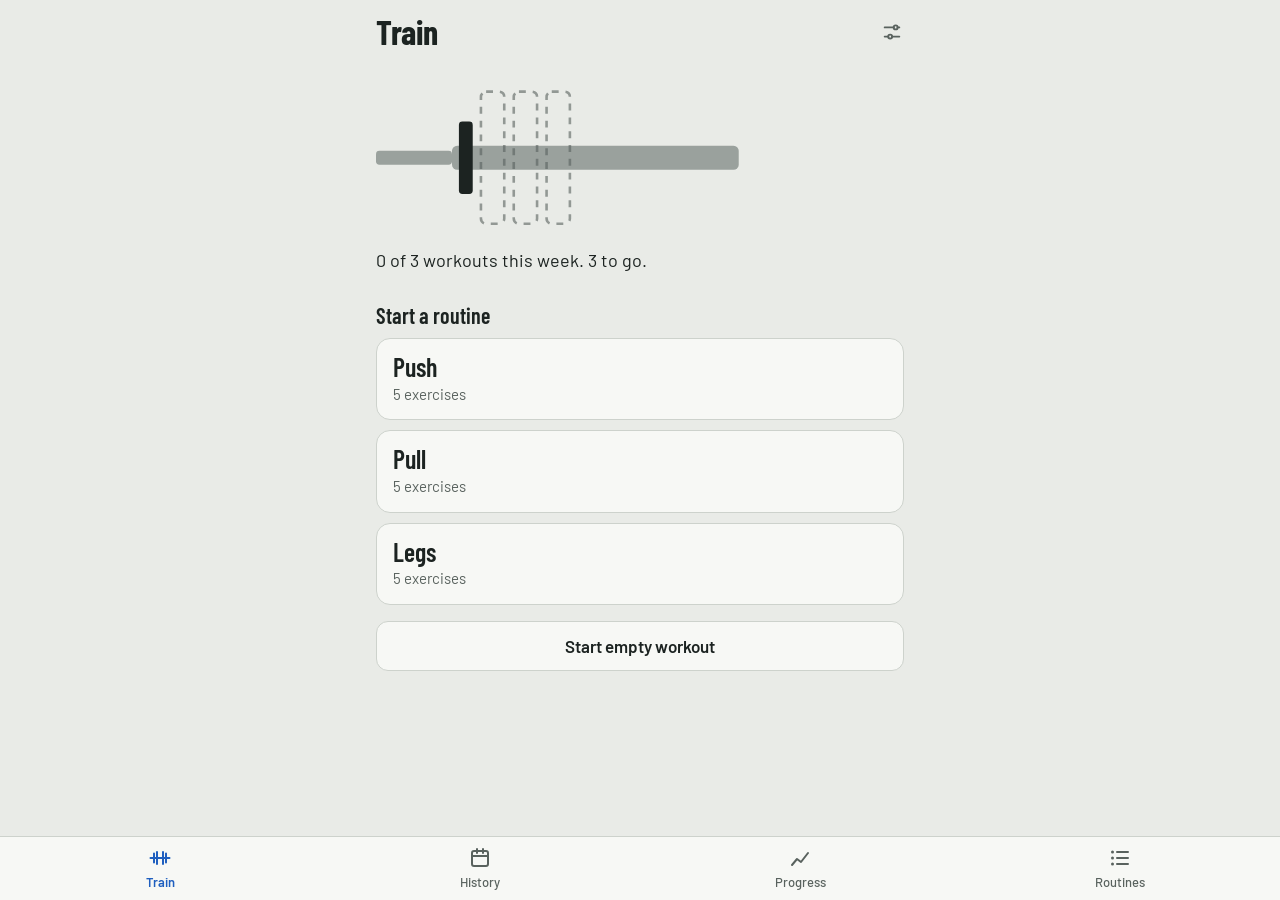
==== index.html @ e0e31049 "Initial Micro Fitness web app Installable offline PWA: workout logging with pre-filled sets, routine" ====
<!doctype html>
<html lang="en">
<head>
  <meta charset="utf-8">
  <meta name="viewport" content="width=device-width, initial-scale=1, viewport-fit=cover">
  <meta name="description" content="Log workouts, follow routines and track your progress.">
  <meta name="theme-color" content="#E9EBE7" media="(prefers-color-scheme: light)">
  <meta name="theme-color" content="#141918" media="(prefers-color-scheme: dark)">
  <meta name="apple-mobile-web-app-capable" content="yes">
  <meta name="mobile-web-app-capable" content="yes">
  <meta name="apple-mobile-web-app-status-bar-style" content="default">
  <meta name="apple-mobile-web-app-title" content="Micro Fitness">
  <title>Micro Fitness</title>
  <link rel="manifest" href="manifest.webmanifest">
  <link rel="icon" href="icons/icon.svg" type="image/svg+xml">
  <link rel="apple-touch-icon" href="icons/apple-touch-icon.png">
  <link rel="preconnect" href="https://fonts.googleapis.com">
  <link rel="preconnect" href="https://fonts.gstatic.com" crossorigin>
  <link rel="stylesheet" href="https://fonts.googleapis.com/css2?family=Barlow+Condensed:wght@500;600;700&family=Barlow:wght@400;500;600&display=swap">
  <link rel="stylesheet" href="css/app.css">
</head>
<body>
  <header class="topbar">
    <h1 id="title">Train</h1>
    <button class="icon-btn" data-action="settings" aria-label="Settings">
      <svg viewBox="0 0 24 24" aria-hidden="true"><path d="M4 7h10M18 7h2M4 17h4M12 17h8" fill="none" stroke="currentColor" stroke-width="2" stroke-linecap="round"/><circle cx="16" cy="7" r="2.2" fill="none" stroke="currentColor" stroke-width="2"/><circle cx="10" cy="17" r="2.2" fill="none" stroke="currentColor" stroke-width="2"/></svg>
    </button>
  </header>

  <main id="view"></main>

  <div id="timer-root"></div>

  <nav class="tabs" aria-label="Sections">
    <a href="#train" data-route="train">
      <svg viewBox="0 0 24 24" aria-hidden="true"><path d="M2.5 12h19M6 7.5v9M9 6v12M15 6v12M18 7.5v9" fill="none" stroke="currentColor" stroke-width="2" stroke-linecap="round"/></svg>
      <span>Train</span>
    </a>
    <a href="#history" data-route="history">
      <svg viewBox="0 0 24 24" aria-hidden="true"><rect x="4" y="5" width="16" height="15" rx="2" fill="none" stroke="currentColor" stroke-width="2"/><path d="M4 10h16M9 3v4M15 3v4" fill="none" stroke="currentColor" stroke-width="2" stroke-linecap="round"/></svg>
      <span>History</span>
    </a>
    <a href="#progress" data-route="progress">
      <svg viewBox="0 0 24 24" aria-hidden="true"><path d="M4 19l5-6 4 3 7-9" fill="none" stroke="currentColor" stroke-width="2" stroke-linecap="round" stroke-linejoin="round"/></svg>
      <span>Progress</span>
    </a>
    <a href="#routines" data-route="routines">
      <svg viewBox="0 0 24 24" aria-hidden="true"><path d="M9 6h11M9 12h11M9 18h11" fill="none" stroke="currentColor" stroke-width="2" stroke-linecap="round"/><circle cx="4.5" cy="6" r="1.5"/><circle cx="4.5" cy="12" r="1.5"/><circle cx="4.5" cy="18" r="1.5"/></svg>
      <span>Routines</span>
    </a>
  </nav>

  <div id="sheet-root"></div>
  <div id="toast" class="toast" role="status" aria-live="polite"></div>

  <noscript><p class="empty">Micro Fitness needs JavaScript turned on.</p></noscript>
  <script type="module" src="js/app.js"></script>
</body>
</html>
---- css/app.css ----
/* Micro Fitness
   Palette: chalk-grey base, competition plate colours as accents.
   Type: Barlow Condensed for numbers and headings, Barlow for text. */

:root {
  --bg: #E9EBE7;
  --surface: #F7F8F5;
  --field: #FFFFFF;
  --ink: #1C2321;
  --muted: #59625E;
  --line: #CDD2CC;
  --primary: #1F5FBF;
  --primary-ink: #FFFFFF;
  --done: #DCE7F7;
  --danger: #B92B24;

  --plate-red: #D3312B;
  --plate-blue: #1F5FBF;
  --plate-yellow: #E3B11A;
  --plate-green: #2E8B57;
  --plate-white: #F4F5F2;
  --plate-grey: #8A918D;
  --steel: #9AA19D;

  --font-body: 'Barlow', system-ui, -apple-system, 'Segoe UI', Roboto, sans-serif;
  --font-num: 'Barlow Condensed', 'Arial Narrow', system-ui, sans-serif;

  --tabs-h: 64px;
  --timer-h: 68px;
  --safe-b: env(safe-area-inset-bottom, 0px);
  --safe-t: env(safe-area-inset-top, 0px);
  color-scheme: light;
}

@media (prefers-color-scheme: dark) {
  :root {
    --bg: #141918;
    --surface: #1D2422;
    --field: #242C2A;
    --ink: #E6EBE8;
    --muted: #9AA4A0;
    --line: #333D3A;
    --primary: #5B95EC;
    --primary-ink: #0B1626;
    --done: #1C2B40;
    --danger: #F07167;
    --plate-white: #DADFDC;
    --steel: #6C7571;
    color-scheme: dark;
  }
}

*, *::before, *::after { box-sizing: border-box; }

html { -webkit-text-size-adjust: 100%; }

body {
  margin: 0;
  background: var(--bg);
  color: var(--ink);
  font: 400 17px/1.45 var(--font-body);
  -webkit-font-smoothing: antialiased;
  -webkit-tap-highlight-color: transparent;
  min-height: 100dvh;
}
body.sheet-open { overflow: hidden; }

h1, h2, h3 { margin: 0; font-weight: 600; }
p { margin: 0; }
ul, ol { list-style: none; margin: 0; padding: 0; }
a { color: var(--primary); }
button, input, select { font: inherit; color: inherit; }
button { cursor: pointer; }
svg { display: block; }

:focus-visible { outline: 3px solid var(--primary); outline-offset: 2px; border-radius: 6px; }

/* ---------- Frame ---------- */

.topbar {
  position: sticky;
  top: 0;
  z-index: 5;
  display: flex;
  align-items: center;
  justify-content: space-between;
  max-width: 560px;
  margin: 0 auto;
  padding: calc(var(--safe-t) + 10px) 16px 8px;
  background: var(--bg);
}
.topbar h1 {
  font: 700 34px/1 var(--font-num);
  letter-spacing: -0.01em;
}

main {
  max-width: 560px;
  margin: 0 auto;
  padding: 8px 16px calc(var(--tabs-h) + var(--safe-b) + 32px);
}
body.has-timer main { padding-bottom: calc(var(--tabs-h) + var(--timer-h) + var(--safe-b) + 40px); }

.tabs {
  position: fixed;
  left: 0; right: 0; bottom: 0;
  z-index: 10;
  display: grid;
  grid-template-columns: repeat(4, 1fr);
  height: calc(var(--tabs-h) + var(--safe-b));
  padding-bottom: var(--safe-b);
  background: var(--surface);
  border-top: 1px solid var(--line);
}
.tabs a {
  position: relative;
  display: flex;
  flex-direction: column;
  align-items: center;
  justify-content: center;
  gap: 3px;
  color: var(--muted);
  text-decoration: none;
  font-size: 13px;
  font-weight: 500;
}
.tabs svg { width: 24px; height: 24px; fill: currentColor; }
.tabs a[aria-current="page"] { color: var(--primary); font-weight: 600; }
.tabs a.is-live::after {
  content: '';
  position: absolute;
  top: 10px;
  left: calc(50% + 10px);
  width: 8px; height: 8px;
  border-radius: 50%;
  background: var(--plate-red);
}

/* ---------- Shared pieces ---------- */

.section-h {
  font: 600 22px/1.2 var(--font-num);
  margin: 28px 0 10px;
}
.sub-h { font: 600 20px/1.2 var(--font-num); margin: 22px 0 8px; }
.lede { color: var(--ink); margin-bottom: 14px; }
.fine { color: var(--muted); font-size: 15px; }
.empty { color: var(--muted); padding: 12px 0; }
.empty-state { text-align: center; padding: 64px 12px; display: grid; gap: 20px; justify-items: center; color: var(--muted); }

.btn {
  display: inline-flex;
  align-items: center;
  justify-content: center;
  min-height: 50px;
  padding: 0 20px;
  border: 1px solid var(--line);
  border-radius: 12px;
  background: var(--surface);
  font-weight: 600;
  text-decoration: none;
  touch-action: manipulation;
}
.btn:active { transform: scale(0.98); }
.btn-primary { background: var(--primary); border-color: var(--primary); color: var(--primary-ink); }
.btn-danger { background: var(--danger); border-color: var(--danger); color: #fff; }
.btn-quiet { background: transparent; border-color: transparent; }
.btn-wide { width: 100%; margin-top: 16px; }
.btn-small { min-height: 40px; padding: 0 14px; font-size: 15px; border-radius: 10px; }

.btn-text {
  background: none;
  border: 0;
  padding: 10px 0;
  color: var(--primary);
  font-weight: 600;
}
.muted { color: var(--muted); }
.danger { color: var(--danger); }

.icon-btn {
  display: grid;
  place-items: center;
  width: 44px; height: 44px;
  margin-right: -10px;
  border: 0;
  border-radius: 50%;
  background: none;
  color: var(--muted);
}
.icon-btn svg { width: 22px; height: 22px; fill: currentColor; }
.icon-btn:disabled { opacity: 0.3; cursor: default; }

.dot {
  flex: none;
  display: inline-block;
  width: 12px; height: 12px;
  border-radius: 50%;
  background: var(--plate-grey);
}
.dot[data-g="chest"] { background: var(--plate-red); }
.dot[data-g="back"] { background: var(--plate-blue); }
.dot[data-g="legs"] { background: var(--plate-yellow); }
.dot[data-g="shoulders"] { background: var(--plate-green); }
.dot[data-g="arms"] { background: var(--plate-grey); }
.dot[data-g="core"] { background: var(--plate-white); box-shadow: inset 0 0 0 1.5px var(--muted); }
.dot[data-g="other"] { background: transparent; box-shadow: inset 0 0 0 1.5px var(--muted); }

.field { display: grid; gap: 6px; margin: 0 0 16px; border: 0; padding: 0; }
.field-label { font-size: 15px; font-weight: 600; color: var(--muted); padding: 0; }
.field input, .field select, .search {
  width: 100%;
  min-height: 50px;
  padding: 0 14px;
  border: 1px solid var(--line);
  border-radius: 12px;
  background: var(--field);
  font-size: 17px;
}
.field select { appearance: none; background-image: linear-gradient(45deg, transparent 50%, var(--muted) 50%), linear-gradient(135deg, var(--muted) 50%, transparent 50%); background-position: calc(100% - 20px) 22px, calc(100% - 15px) 22px; background-size: 5px 5px; background-repeat: no-repeat; padding-right: 40px; }

.totals {
  display: grid;
  grid-template-columns: repeat(auto-fit, minmax(90px, 1fr));
  gap: 12px;
  margin: 18px 0 8px;
}
.totals dt { font-size: 14px; color: var(--muted); }
.totals dd { margin: 0; font: 600 26px/1.15 var(--font-num); }

/* ---------- Train ---------- */

.week { padding-top: 6px; }
.barbell { width: 100%; max-width: 380px; height: auto; margin: 4px 0 12px; }
.barbell .bar, .barbell .sleeve { fill: var(--steel); }
.barbell .collar { fill: var(--ink); }
.barbell .plate { stroke: rgba(0,0,0,0.18); stroke-width: 1; }
.barbell .plate-slot { fill: none; stroke: var(--muted); stroke-width: 1.5; stroke-dasharray: 4 4; opacity: 0.6; }
.week-line { font-size: 18px; }

.routine-list { display: grid; gap: 10px; }
.routine-start {
  display: grid;
  gap: 2px;
  width: 100%;
  padding: 14px 16px;
  text-align: left;
  border: 1px solid var(--line);
  border-radius: 14px;
  background: var(--surface);
  touch-action: manipulation;
}
.routine-start:active { background: var(--done); }
.rs-name { font: 600 26px/1.1 var(--font-num); }
.rs-meta { color: var(--muted); font-size: 15px; }

/* ---------- Active workout ---------- */

.session-head {
  display: flex;
  align-items: center;
  gap: 12px;
  padding: 4px 0 8px;
}
.session-name {
  flex: 1;
  min-width: 0;
  border: 0;
  border-bottom: 2px solid transparent;
  background: none;
  padding: 2px 0;
  font: 600 26px/1.2 var(--font-num);
}
.session-name:focus { outline: none; border-bottom-color: var(--primary); }
.elapsed {
  font: 600 22px/1 var(--font-num);
  font-variant-numeric: tabular-nums;
  color: var(--muted);
}

.ex { padding: 18px 0 6px; border-top: 1px solid var(--line); }
.ex:first-of-type { border-top: 0; }
.ex-head { display: flex; align-items: center; gap: 10px; }
.ex-head h2 { flex: 1; font: 600 24px/1.15 var(--font-num); }
.ex-last { color: var(--muted); font-size: 15px; margin: 2px 0 10px 22px; }

.set-grid { display: grid; gap: 8px; }
.set-row {
  display: grid;
  grid-template-columns: 30px 1fr 1fr 56px;
  gap: 8px;
  align-items: center;
}
.set-head { font-size: 13px; color: var(--muted); font-weight: 600; text-align: center; }
.set-head span:first-child { text-align: left; }
.set-n { font: 600 20px/1 var(--font-num); color: var(--muted); }

.num {
  width: 100%;
  height: 54px;
  border: 1px solid var(--line);
  border-radius: 12px;
  background: var(--field);
  text-align: center;
  font: 600 28px/1 var(--font-num);
  font-variant-numeric: tabular-nums;
  padding: 0 4px;
}
.num::placeholder { color: var(--muted); opacity: 0.55; }
.num:focus { outline: none; border-color: var(--primary); box-shadow: 0 0 0 2px var(--primary); }

.check {
  display: grid;
  place-items: center;
  height: 54px;
  border: 2px solid var(--line);
  border-radius: 12px;
  background: transparent;
  color: var(--muted);
  touch-action: manipulation;
}
.check svg { width: 26px; height: 26px; opacity: 0.35; }
.set-row.is-done .num { background: var(--done); border-color: transparent; }
.set-row.is-done .check { background: var(--primary); border-color: var(--primary); color: var(--primary-ink); }
.set-row.is-done .check svg { opacity: 1; }
.set-row.is-done .set-n { color: var(--primary); }

.ex-actions { display: flex; gap: 20px; }

.session-foot {
  display: grid;
  grid-template-columns: auto 1fr;
  gap: 12px;
  margin-top: 28px;
}

/* ---------- Rest timer ---------- */

.timer {
  position: fixed;
  z-index: 9;
  left: 0; right: 0;
  bottom: calc(var(--tabs-h) + var(--safe-b));
  display: flex;
  align-items: center;
  gap: 10px;
  height: var(--timer-h);
  padding: 0 max(16px, calc((100vw - 560px) / 2 + 16px));
  background: var(--ink);
  color: var(--bg);
}
.ring { width: 44px; height: 44px; transform: rotate(-90deg); flex: none; }
.ring circle { fill: none; stroke-width: 5; }
.ring-track { stroke: color-mix(in srgb, var(--bg) 22%, transparent); }
.ring-fill { stroke: var(--plate-yellow); stroke-dasharray: 100; stroke-linecap: round; transition: stroke-dashoffset 0.25s linear; }
.timer-text { flex: 1; display: grid; line-height: 1; }
.timer-label { font-size: 13px; opacity: 0.75; }
.timer-time { font: 700 32px/1 var(--font-num); font-variant-numeric: tabular-nums; }
.timer-btn {
  min-width: 52px;
  height: 42px;
  padding: 0 10px;
  border: 1px solid color-mix(in srgb, var(--bg) 35%, transparent);
  border-radius: 10px;
  background: transparent;
  color: inherit;
  font: 600 18px/1 var(--font-num);
  touch-action: manipulation;
}
.timer-skip { background: var(--bg); color: var(--ink); border-color: var(--bg); }

/* ---------- History ---------- */

.hist-list { display: grid; gap: 10px; }
.hist {
  border: 1px solid var(--line);
  border-radius: 14px;
  background: var(--surface);
}
.hist summary {
  display: grid;
  gap: 2px;
  padding: 14px 16px;
  cursor: pointer;
  list-style: none;
}
.hist summary::-webkit-details-marker { display: none; }
.h-top { display: flex; justify-content: space-between; align-items: baseline; gap: 12px; }
.h-name { font: 600 22px/1.15 var(--font-num); }
.h-date { color: var(--muted); font-size: 15px; white-space: nowrap; }
.h-meta { color: var(--muted); font-size: 15px; }
.h-body { padding: 0 16px 10px; border-top: 1px solid var(--line); }
.h-ex { padding: 12px 0 0; }
.h-ex h3 { display: flex; align-items: center; gap: 8px; font: 600 19px/1.2 var(--font-num); }
.h-ex p { margin-left: 20px; font-variant-numeric: tabular-nums; }

/* ---------- Progress ---------- */

.panel { padding-bottom: 8px; }
.panel + .panel { border-top: 1px solid var(--line); margin-top: 20px; }
.panel .section-h { margin-top: 18px; }

.weeks {
  display: grid;
  grid-template-columns: repeat(12, 1fr);
  gap: 5px;
}
.weeks li {
  aspect-ratio: 1;
  display: grid;
  place-items: center;
  border-radius: 6px;
  box-shadow: inset 0 0 0 1.5px var(--line);
  font: 600 15px/1 var(--font-num);
}
.weeks li.part { background: color-mix(in srgb, var(--primary) 28%, transparent); box-shadow: none; }
.weeks li.met { background: var(--primary); color: var(--primary-ink); box-shadow: none; }
.weeks li:last-child { box-shadow: inset 0 0 0 2px var(--ink); }
.weeks-axis { display: flex; justify-content: space-between; font-size: 13px; color: var(--muted); margin-top: 6px; }

.chart-title { font-weight: 600; margin: 4px 0 6px; }
.chart-note { color: var(--muted); padding: 24px 0 8px; }
.chart { width: 100%; height: auto; overflow: visible; }
.chart .grid { stroke: var(--line); stroke-width: 1; }
.chart .tick { fill: var(--muted); font: 500 12px var(--font-body); }
.chart .line { fill: none; stroke: var(--primary); stroke-width: 2.5; stroke-linejoin: round; stroke-linecap: round; }
.chart .pt { fill: var(--surface); stroke: var(--primary); stroke-width: 2; }

/* ---------- Routines ---------- */

.routine-cards { display: grid; gap: 10px; }
.routine-card {
  display: grid;
  gap: 12px;
  padding: 16px;
  border: 1px solid var(--line);
  border-radius: 14px;
  background: var(--surface);
}
.routine-card h2 { font: 600 26px/1.1 var(--font-num); margin-bottom: 4px; }
.rc-actions { display: flex; gap: 8px; justify-content: flex-end; }

.draft-list { display: grid; gap: 4px; margin-bottom: 4px; }
.draft-list li { display: flex; align-items: center; gap: 10px; min-height: 48px; border-bottom: 1px solid var(--line); }
.draft-list .icon-btn { margin: 0; width: 40px; height: 40px; }
.dl-name { flex: 1; }

/* ---------- Sheets ---------- */

#sheet-root { position: fixed; inset: 0; z-index: 20; display: none; }
#sheet-root.open { display: block; }
.sheet-backdrop { position: absolute; inset: 0; background: rgba(10, 14, 13, 0.45); }
.sheet {
  position: absolute;
  left: 0; right: 0; bottom: 0;
  max-width: 560px;
  margin: 0 auto;
  max-height: 88dvh;
  overflow-y: auto;
  overscroll-behavior: contain;
  padding: 22px 16px calc(22px + var(--safe-b));
  background: var(--surface);
  border-radius: 20px 20px 0 0;
  animation: sheet-in 0.22s cubic-bezier(0.2, 0.8, 0.2, 1);
}
.sheet:focus { outline: none; }
.sheet-tall { min-height: 70dvh; }
.sheet-h { font: 700 28px/1.1 var(--font-num); margin-bottom: 16px; }
.sheet-actions { display: grid; grid-template-columns: 1fr 1fr; gap: 10px; margin: 16px 0 8px; }
@keyframes sheet-in { from { transform: translateY(40px); opacity: 0; } }

.menu { display: grid; }
.menu-item {
  display: flex;
  align-items: center;
  gap: 12px;
  min-height: 54px;
  border: 0;
  border-bottom: 1px solid var(--line);
  background: none;
  text-align: left;
  font-weight: 500;
}
.menu-item svg { width: 22px; height: 22px; }

.search { margin-bottom: 8px; }
.pick-group { display: flex; align-items: center; gap: 8px; font: 600 18px/1 var(--font-num); color: var(--muted); margin: 18px 0 4px; }
.pick-item {
  width: 100%;
  min-height: 48px;
  padding: 0 0 0 20px;
  border: 0;
  border-bottom: 1px solid var(--line);
  background: none;
  text-align: left;
}
.pick-create {
  width: 100%;
  min-height: 50px;
  margin-top: 8px;
  border: 1.5px dashed var(--primary);
  border-radius: 12px;
  background: none;
  color: var(--primary);
  font-weight: 600;
}

.segmented { display: grid; grid-template-columns: 1fr 1fr; border: 1px solid var(--line); border-radius: 12px; overflow: hidden; }
.segmented label { position: relative; }
.segmented input { position: absolute; opacity: 0; inset: 0; margin: 0; }
.segmented span { display: grid; place-items: center; min-height: 48px; font-weight: 600; }
.segmented input:checked + span { background: var(--primary); color: var(--primary-ink); }
.segmented input:focus-visible + span { outline: 3px solid var(--primary); outline-offset: -3px; }

.pr-list { display: grid; gap: 8px; margin-bottom: 8px; }
.pr-list li { display: flex; align-items: center; gap: 10px; }
.pr-badge {
  display: inline-grid;
  place-items: center;
  width: 34px; height: 34px;
  border-radius: 50%;
  background: var(--plate-yellow);
  color: #1C2321;
  font: 700 15px/1 var(--font-num);
}

/* ---------- Toast ---------- */

.toast {
  position: fixed;
  z-index: 30;
  left: 16px; right: 16px;
  bottom: calc(var(--tabs-h) + var(--safe-b) + 12px);
  max-width: 528px;
  margin: 0 auto;
  padding: 14px 16px;
  border-radius: 12px;
  background: var(--ink);
  color: var(--bg);
  font-weight: 500;
  opacity: 0;
  transform: translateY(8px);
  pointer-events: none;
  transition: opacity 0.2s, transform 0.2s;
}
.toast.show { opacity: 1; transform: none; }
body.has-timer .toast { bottom: calc(var(--tabs-h) + var(--timer-h) + var(--safe-b) + 12px); }

@media (prefers-reduced-motion: reduce) {
  *, *::before, *::after { animation: none !important; transition: none !important; }
}
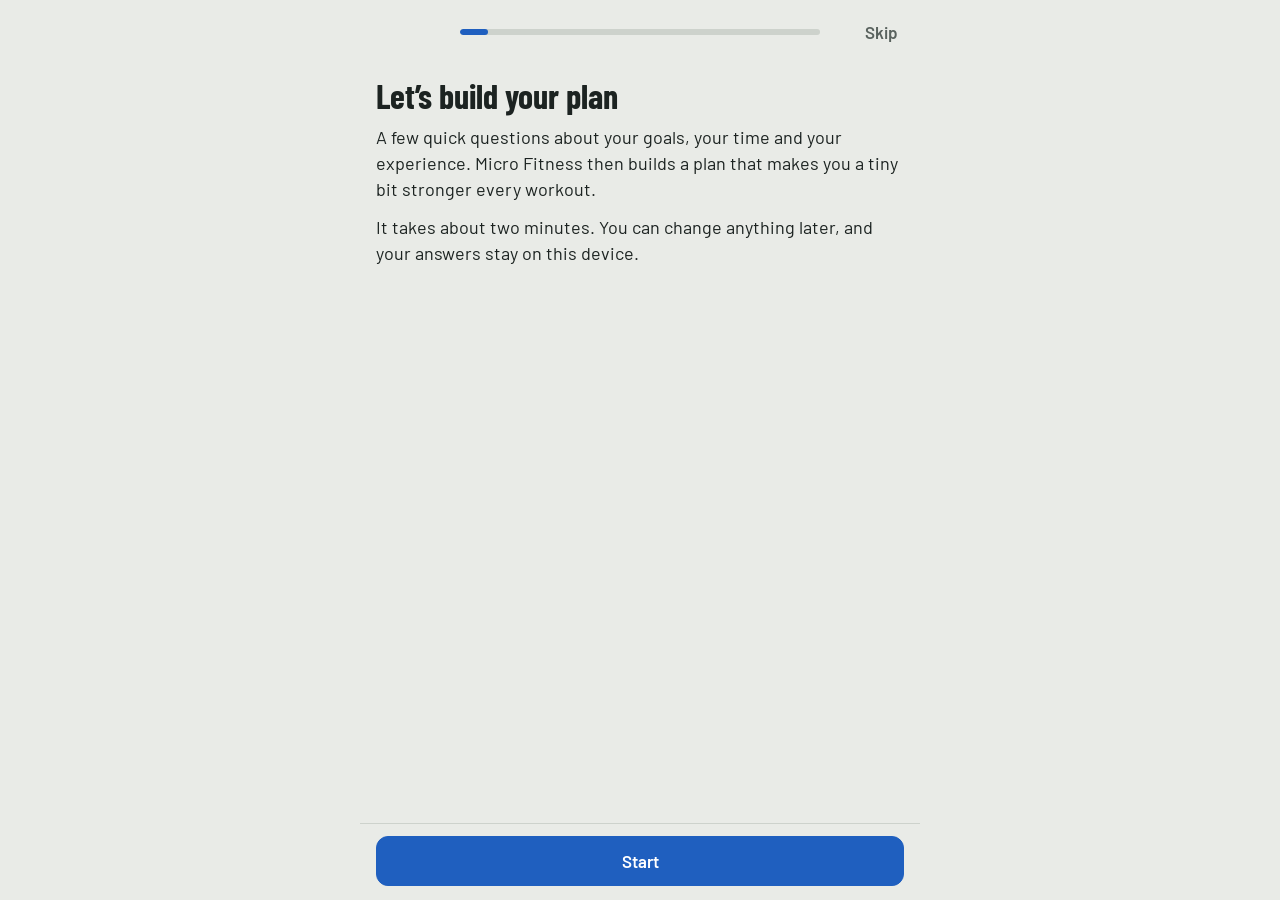
==== commit ac8959c8: "Add a SMART-goal intro that builds your plan First launch asks about goals, why, what you enjoy, tra" ====
--- a/index.html
+++ b/index.html
@@ -50,6 +50,7 @@
     </a>
   </nav>
 
+  <div id="intro-root" hidden></div>
   <div id="sheet-root"></div>
   <div id="toast" class="toast" role="status" aria-live="polite"></div>
 
--- a/css/app.css
+++ b/css/app.css
@@ -441,7 +441,6 @@
 .rc-actions { display: flex; gap: 8px; justify-content: flex-end; }
 
 .draft-list { display: grid; gap: 4px; margin-bottom: 4px; }
-.draft-list li { display: flex; align-items: center; gap: 10px; min-height: 48px; border-bottom: 1px solid var(--line); }
 .draft-list .icon-btn { margin: 0; width: 40px; height: 40px; }
 .dl-name { flex: 1; }
 
@@ -461,8 +460,8 @@
   padding: 22px 16px calc(22px + var(--safe-b));
   background: var(--surface);
   border-radius: 20px 20px 0 0;
-  animation: sheet-in 0.22s cubic-bezier(0.2, 0.8, 0.2, 1);
-}
+}
+.sheet-enter { animation: sheet-in 0.22s cubic-bezier(0.2, 0.8, 0.2, 1); }
 .sheet:focus { outline: none; }
 .sheet-tall { min-height: 70dvh; }
 .sheet-h { font: 700 28px/1.1 var(--font-num); margin-bottom: 16px; }
@@ -549,3 +548,242 @@
 @media (prefers-reduced-motion: reduce) {
   *, *::before, *::after { animation: none !important; transition: none !important; }
 }
+
+/* ---------- Tiny steps ---------- */
+
+.plan { margin: 4px 0 12px 22px; display: grid; gap: 6px; }
+.plan-base { color: var(--muted); font-size: 15px; }
+.plan-h { font-size: 14px; font-weight: 600; color: var(--muted); margin-top: 2px; }
+.plan-note { font-size: 15px; color: var(--muted); }
+.plan-target { font-size: 16px; }
+.plan-target strong { font: 600 20px/1.2 var(--font-num); }
+.steps { display: flex; flex-wrap: wrap; gap: 8px; }
+.step {
+  min-height: 42px;
+  padding: 0 14px;
+  border: 1.5px solid var(--line);
+  border-radius: 999px;
+  background: var(--surface);
+  font: 600 18px/1 var(--font-num);
+  touch-action: manipulation;
+}
+.step[aria-checked="true"] { background: var(--plate-yellow); border-color: var(--plate-yellow); color: #1C2321; }
+
+.outcomes { display: grid; gap: 12px; margin-bottom: 8px; }
+.outcomes li { display: flex; align-items: flex-start; gap: 12px; }
+.outcomes strong { display: block; font: 600 19px/1.2 var(--font-num); }
+.out-badge {
+  flex: none;
+  min-width: 58px;
+  padding: 6px 8px;
+  border-radius: 999px;
+  text-align: center;
+  font: 700 15px/1 var(--font-num);
+}
+.out-hit { background: var(--plate-yellow); color: #1C2321; }
+.out-miss { box-shadow: inset 0 0 0 1.5px var(--muted); color: var(--muted); }
+.out-start { background: var(--primary); color: var(--primary-ink); }
+
+.rc-items { display: grid; gap: 4px; margin-top: 6px; }
+.rc-items li { display: flex; flex-wrap: wrap; justify-content: space-between; column-gap: 12px; }
+
+.draft-item { border-bottom: 1px solid var(--line); }
+.draft-item.is-open { padding-bottom: 8px; }
+.draft-list .draft-row { display: flex; align-items: center; gap: 8px; min-height: 56px; }
+
+.dl-name { flex: 1; min-width: 0; display: grid; gap: 1px; padding: 8px 0; border: 0; background: none; text-align: left; }
+.dl-sum { font-size: 14px; color: var(--muted); }
+.item-fields { display: grid; grid-template-columns: 1fr 1fr; column-gap: 10px; padding: 4px 0 0 20px; }
+.item-fields .field { margin-bottom: 10px; }
+.rc-note { margin-top: 8px; }
+
+/* ---------- Training phases ---------- */
+
+.phase-card {
+  display: grid;
+  gap: 8px;
+  width: 100%;
+  margin: 4px 0 8px;
+  padding: 14px 16px;
+  text-align: left;
+  border: 1px solid var(--line);
+  border-radius: 14px;
+  background: var(--surface);
+  touch-action: manipulation;
+}
+.pc-top { display: flex; justify-content: space-between; align-items: baseline; gap: 12px; }
+.pc-name { font: 600 22px/1.1 var(--font-num); }
+.pc-week { font: 600 18px/1 var(--font-num); color: var(--muted); font-variant-numeric: tabular-nums; }
+.pc-bar { display: block; height: 6px; border-radius: 3px; background: var(--line); overflow: hidden; }
+.pc-bar span { display: block; height: 100%; background: var(--primary); border-radius: 3px; }
+.pc-range { font-size: 15px; color: var(--muted); }
+.phase-card.is-done { border-color: var(--plate-yellow); box-shadow: inset 0 0 0 1px var(--plate-yellow); }
+.phase-card.is-done .pc-bar span { background: var(--plate-yellow); }
+.pc-cta { font-weight: 600; color: var(--primary); }
+
+.phase-hint { font-size: 15px; font-weight: 500; margin: 6px 0 4px; }
+
+.phase-list { display: grid; gap: 10px; }
+.phase-option {
+  display: grid;
+  gap: 4px;
+  width: 100%;
+  padding: 14px 16px;
+  text-align: left;
+  border: 1.5px solid var(--line);
+  border-radius: 14px;
+  background: var(--field);
+}
+.phase-option.is-current { border-color: var(--primary); }
+.po-top { display: flex; justify-content: space-between; align-items: center; gap: 10px; }
+.po-name { font: 600 22px/1.1 var(--font-num); }
+.po-tag { font-size: 13px; font-weight: 600; padding: 3px 8px; border-radius: 999px; background: var(--done); color: var(--ink); white-space: nowrap; }
+.phase-option.is-current .po-tag { background: var(--primary); color: var(--primary-ink); }
+.po-range { font-weight: 600; font-size: 15px; }
+.po-focus { font-size: 15px; color: var(--muted); }
+.item-hint { grid-column: 1 / -1; font-size: 14px; color: var(--muted); margin: -2px 0 6px; }
+.segmented + .fine { margin-top: 6px; }
+
+/* ---------- Muscle groups in routines ---------- */
+
+.dot[data-g="biceps"] { background: var(--plate-grey); }
+.dot[data-g="triceps"] { background: var(--steel); box-shadow: inset 0 0 0 1.5px var(--ink); }
+.dot[data-g="calves"] { background: var(--plate-yellow); box-shadow: inset 0 0 0 3px var(--surface); outline: 1.5px solid var(--plate-yellow); outline-offset: -1.5px; }
+
+.dg { margin-top: 18px; padding-top: 14px; border-top: 1px solid var(--line); }
+.dg-head { display: flex; align-items: center; gap: 8px; }
+.dg-head h3 { flex: 1; font: 600 22px/1.1 var(--font-num); }
+.dg-head .icon-btn { margin: 0; width: 38px; height: 38px; }
+.dg-note { margin: 4px 0 6px 20px; }
+.dg-note strong { color: var(--danger); font-weight: 600; }
+.dg-list { display: grid; }
+.dg-item { border-bottom: 1px solid var(--line); }
+.dg-item.is-open { padding-bottom: 8px; }
+.dg-item.is-off { display: flex; justify-content: space-between; align-items: center; min-height: 48px; padding-left: 40px; }
+.dg-row { display: flex; align-items: center; gap: 10px; min-height: 52px; }
+.dl-off { color: var(--muted); padding: 8px 0; }
+.dg-head + .dg-note + .dg-list + .btn-text { margin-top: 2px; }
+
+.stepper { display: flex; align-items: center; border: 1px solid var(--line); border-radius: 10px; overflow: hidden; }
+.stepper button { width: 40px; height: 38px; border: 0; background: var(--field); font: 600 22px/1 var(--font-num); }
+.stepper button:disabled { opacity: 0.35; }
+.stepper-n { min-width: 30px; text-align: center; font: 600 20px/1 var(--font-num); }
+
+.tick { position: relative; flex: none; width: 30px; height: 30px; }
+.tick input { position: absolute; inset: 0; margin: 0; opacity: 0; cursor: pointer; }
+.tick-box { display: grid; place-items: center; width: 30px; height: 30px; border: 2px solid var(--line); border-radius: 8px; color: transparent; pointer-events: none; }
+.tick-box svg { width: 20px; height: 20px; }
+.tick input:checked + .tick-box { background: var(--primary); border-color: var(--primary); color: var(--primary-ink); }
+.tick input:focus-visible + .tick-box { outline: 3px solid var(--primary); outline-offset: 2px; }
+
+.toggle-field { grid-column: 1 / -1; display: flex; align-items: center; gap: 10px; margin: 4px 0 12px; font-weight: 500; }
+.toggle-field input { width: 22px; height: 22px; accent-color: var(--primary); }
+
+.chips { display: flex; flex-wrap: wrap; gap: 8px; }
+.chip { display: inline-flex; align-items: center; gap: 8px; min-height: 42px; padding: 0 14px; border: 1.5px solid var(--line); border-radius: 999px; background: var(--field); font-weight: 600; }
+
+.rc-groups { display: grid; gap: 4px; margin: 6px 0 10px; }
+.rc-groups li { display: flex; align-items: center; gap: 8px; }
+.rc-groups li .fine { margin-left: auto; }
+.rc-next-h { font: 600 17px/1.2 var(--font-num); color: var(--muted); margin-top: 6px; }
+.btn-wide + .btn-wide { margin-top: 10px; }
+
+.ex-list { display: grid; }
+.switch-row { display: flex; align-items: center; gap: 12px; min-height: 52px; border-bottom: 1px solid var(--line); position: relative; cursor: pointer; }
+.switch-row > span:first-child { flex: 1; }
+
+.switch-row input { position: absolute; right: 0; width: 52px; height: 32px; margin: 0; opacity: 0; cursor: pointer; }
+.switch { flex: none; width: 52px; height: 32px; border-radius: 16px; background: var(--line); position: relative; pointer-events: none; transition: background 0.15s; }
+.switch::after { content: ''; position: absolute; top: 3px; left: 3px; width: 26px; height: 26px; border-radius: 50%; background: #fff; box-shadow: 0 1px 2px rgba(0,0,0,.25); transition: transform 0.15s; }
+.switch-row input:checked + .switch { background: var(--plate-green); }
+.switch-row input:checked + .switch::after { transform: translateX(20px); }
+.switch-row input:focus-visible + .switch { outline: 3px solid var(--primary); outline-offset: 2px; }
+
+/* ---------- Exercise library ---------- */
+
+.dot[data-g="forearms"] { background: var(--steel); }
+.dot[data-g="glutes"] { background: var(--plate-red); box-shadow: inset 0 0 0 3px var(--surface); outline: 1.5px solid var(--plate-red); outline-offset: -1.5px; }
+.dot[data-g="olympic"] { background: var(--plate-yellow); box-shadow: inset 0 0 0 1.5px var(--ink); }
+.dot[data-g="neck"] { background: transparent; box-shadow: inset 0 0 0 1.5px var(--steel); }
+
+.dl-gear { display: block; font-size: 14px; color: var(--muted); }
+.dl-off { display: grid; gap: 1px; }
+.dg-actions { display: flex; flex-wrap: wrap; column-gap: 20px; }
+.sw-text { flex: 1; display: grid; gap: 1px; padding: 8px 0; }
+.ex-list .is-off .sw-name { color: var(--muted); text-decoration: line-through; }
+.pick-item { display: grid; gap: 1px; align-content: center; padding-top: 6px; padding-bottom: 6px; }
+
+/* ---------- Goal card ---------- */
+
+.goal-card { display: grid; gap: 10px; margin: 4px 0 10px; padding: 16px; border-radius: 14px; background: var(--ink); color: var(--bg); }
+.goal-card .btn-small { justify-self: start; }
+.gc-h { font: 600 22px/1.1 var(--font-num); }
+.gc-text { font-size: 17px; line-height: 1.4; }
+.gc-why { font-style: italic; opacity: 0.8; }
+.gc-row { display: grid; grid-template-columns: 1fr auto; gap: 4px 12px; align-items: baseline; }
+.gc-label { font-weight: 500; }
+.gc-val { font: 600 18px/1 var(--font-num); font-variant-numeric: tabular-nums; }
+.gc-bar { grid-column: 1 / -1; display: block; height: 6px; border-radius: 3px; background: color-mix(in srgb, var(--bg) 22%, transparent); overflow: hidden; }
+.gc-bar span { display: block; height: 100%; background: var(--plate-yellow); border-radius: 3px; }
+.gc-foot { font-size: 15px; opacity: 0.85; }
+.goal-offer { background: var(--surface); color: var(--ink); border: 1.5px solid var(--primary); }
+.goal-offer p { color: var(--muted); }
+.gc-actions { display: flex; gap: 8px; }
+.goal-card .btn-quiet { color: inherit; }
+.rs-tag { display: inline-block; margin-left: 6px; padding: 3px 8px; border-radius: 999px; background: var(--plate-yellow); color: #1C2321; font: 700 14px/1 var(--font-num); vertical-align: middle; }
+.routine-start.is-next { border-color: var(--plate-yellow); box-shadow: inset 0 0 0 1px var(--plate-yellow); }
+
+/* ---------- Intro ---------- */
+
+body.intro-open { overflow: hidden; }
+#intro-root { position: fixed; inset: 0; z-index: 40; background: var(--bg); }
+.intro { display: grid; grid-template-rows: auto 1fr auto; height: 100%; max-width: 560px; margin: 0 auto; }
+.in-top { display: grid; grid-template-columns: 72px 1fr 72px; align-items: center; gap: 12px; padding: calc(var(--safe-t) + 10px) 16px 6px; }
+.in-back, .in-close { min-height: 44px; border: 0; background: none; color: var(--primary); font-weight: 600; }
+.in-back { text-align: left; }
+.in-close { text-align: right; color: var(--muted); }
+.in-progress { height: 6px; border-radius: 3px; background: var(--line); overflow: hidden; }
+.in-progress span { display: block; height: 100%; background: var(--primary); border-radius: 3px; transition: width 0.2s; }
+.in-body { overflow-y: auto; padding: 18px 16px 24px; -webkit-overflow-scrolling: touch; }
+.in-body h1 { font: 700 34px/1.05 var(--font-num); margin-bottom: 10px; outline: none; }
+.in-help { color: var(--muted); margin-bottom: 18px; }
+.in-lede { font-size: 18px; margin-bottom: 12px; }
+.in-sub { font: 600 20px/1.2 var(--font-num); margin: 22px 0 10px; }
+.in-note { color: var(--muted); font-size: 15px; margin-top: 10px; }
+.in-warn { margin-top: 12px; padding: 12px 14px; border-radius: 12px; background: color-mix(in srgb, var(--plate-yellow) 22%, var(--surface)); font-size: 15px; }
+.in-foot { display: flex; gap: 10px; padding: 12px 16px calc(var(--safe-b) + 14px); border-top: 1px solid var(--line); background: var(--bg); }
+.in-foot .btn-primary { flex: 1; }
+.in-field { display: grid; gap: 6px; margin-top: 16px; font-size: 15px; font-weight: 600; color: var(--muted); }
+.in-field textarea, .in-field select { width: 100%; padding: 12px 14px; border: 1px solid var(--line); border-radius: 12px; background: var(--field); color: var(--ink); font: 400 17px/1.4 var(--font-body); }
+.in-field select { min-height: 50px; }
+
+.io-list { display: grid; gap: 8px; }
+.io { display: grid; gap: 2px; width: 100%; padding: 14px 16px; text-align: left; border: 1.5px solid var(--line); border-radius: 14px; background: var(--surface); touch-action: manipulation; }
+.io-label { font-weight: 600; font-size: 17px; }
+.io-help { font-size: 15px; color: var(--muted); }
+.io[aria-checked="true"] { border-color: var(--primary); background: var(--done); box-shadow: inset 0 0 0 1px var(--primary); }
+.io-chips { display: flex; flex-wrap: wrap; gap: 8px; }
+.io-chip { min-height: 46px; padding: 0 16px; border: 1.5px solid var(--line); border-radius: 999px; background: var(--surface); font-weight: 600; touch-action: manipulation; }
+.io-chip[aria-checked="true"] { background: var(--primary); border-color: var(--primary); color: var(--primary-ink); }
+.io-rec { font-weight: 500; font-size: 13px; opacity: 0.8; }
+
+.in-goal { margin-top: 22px; padding: 16px; border-radius: 14px; background: var(--ink); color: var(--bg); }
+.in-goal-text { font-size: 18px; line-height: 1.4; font-weight: 500; }
+.in-smart { display: grid; gap: 6px; margin: 14px 0 0; }
+.in-smart div { display: grid; grid-template-columns: 104px 1fr; gap: 8px; }
+.in-smart dt { font: 600 16px/1.3 var(--font-num); color: var(--plate-yellow); }
+.in-smart dd { margin: 0; font-size: 15px; }
+
+.pl-phase { padding: 14px 16px; border-radius: 14px; background: var(--surface); border: 1px solid var(--line); }
+.pl-phase-name { font: 600 22px/1.1 var(--font-num); }
+.sch { display: grid; gap: 6px; }
+.sch li { display: flex; gap: 12px; align-items: baseline; }
+.sch-day { width: 42px; font: 600 18px/1 var(--font-num); color: var(--muted); }
+.pl-list { display: grid; gap: 10px; }
+.pl-r { display: grid; gap: 2px; padding: 12px 14px; border-radius: 12px; background: var(--surface); border: 1px solid var(--line); }
+.pl-name { font: 600 21px/1.1 var(--font-num); }
+.pl-meta { font-size: 15px; }
+.pl-ex { font-size: 14px; color: var(--muted); }
+.tips { display: grid; gap: 8px; padding-left: 20px; list-style: disc; }
+.tips li { font-size: 15px; }
+.in-body > .io { margin-bottom: 8px; }
